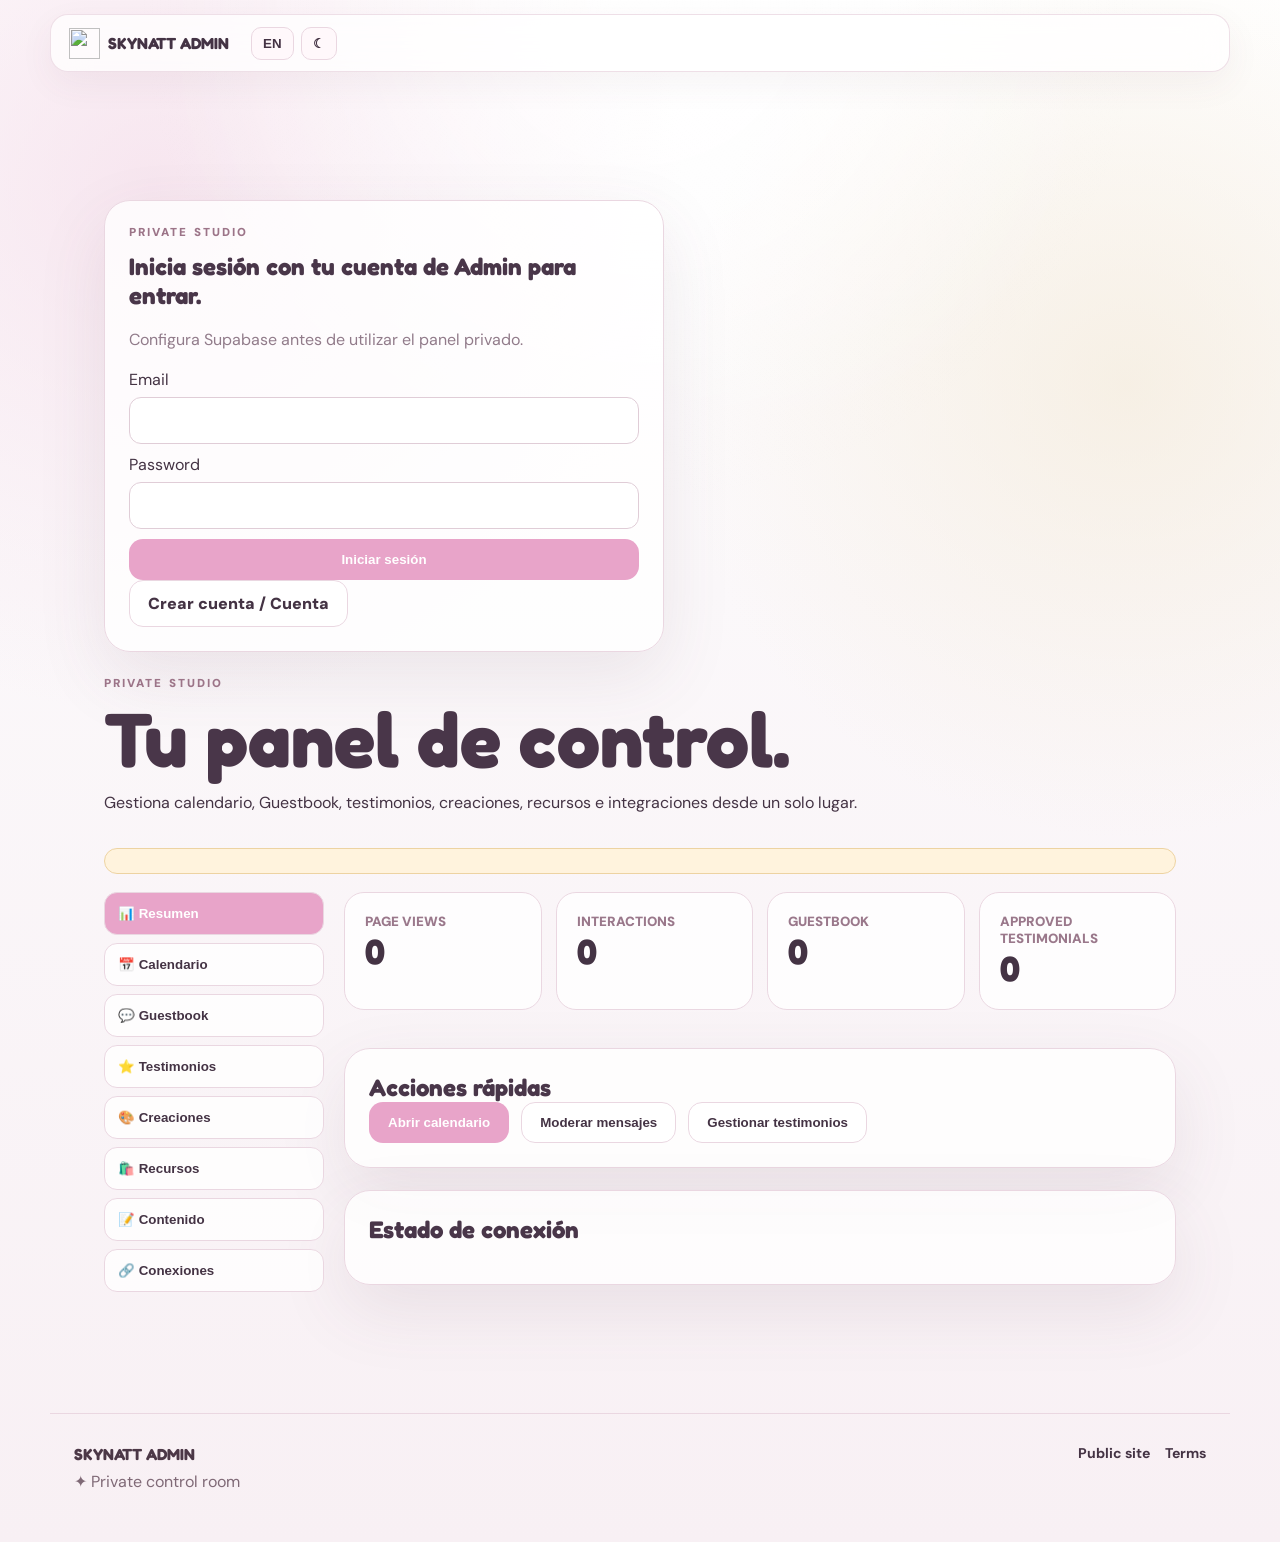
==== admin.html @ ab47f649 "0.1" ====
<!DOCTYPE html>
<html lang="es">
 <head>
  <meta charset="utf-8"/>
  <meta content="width=device-width,initial-scale=1" name="viewport"/>
  <title>
   SkyNatt — Admin
  </title>
  <link href="https://fonts.googleapis.com" rel="preconnect"/>
  <link crossorigin="" href="https://fonts.gstatic.com" rel="preconnect"/>
  <link href="https://fonts.googleapis.com/css2?family=DM+Sans:wght@400;500;600;700&amp;family=Fredoka:wght@400;500;600;700&amp;display=swap" rel="stylesheet"/>
  <link href="style.css" rel="stylesheet"/>
 </head>
 <body class="subpage admin-page">
  <header class="nav">
   <a class="brand" href="index.html">
    <img src="assets/logo.svg"/>
    <span>
     SKYNATT ADMIN
    </span>
   </a>
   <div class="nav-actions">
    <button id="lang">
     EN
    </button>
    <button id="theme">
     ☾
    </button>
   </div>
  </header>
  <main class="page-wrap admin-wrap">
   <section class="page-hero">
    <p class="eyebrow">
     PRIVATE STUDIO
    </p>
    <h1 data-i18n="adminTitle">
     Tu panel de control.
    </h1>
    <p data-i18n="adminText">
     Gestiona calendario, Guestbook, testimonios y datos de la web desde un solo lugar.
    </p>
   </section>
   <div class="admin-warning" id="adminMode">
   </div>
   <div class="admin-grid">
    <aside class="admin-sidebar">
     <button class="admin-tab active" data-panel="overview">
      📊
      <span data-i18n="adminOverview">
       Resumen
      </span>
     </button>
     <button class="admin-tab" data-panel="calendar">
      📅
      <span data-i18n="adminCalendar">
       Calendario
      </span>
     </button>
     <button class="admin-tab" data-panel="guestbook">
      💬
      <span data-i18n="adminGuestbook">
       Guestbook
      </span>
     </button>
     <button class="admin-tab" data-panel="testimonials">
      ⭐
      <span data-i18n="adminTestimonials">
       Testimonios
      </span>
     </button>
     <button class="admin-tab" data-panel="creations">
      🎨
      <span>
       Creaciones
      </span>
     </button>
     <button class="admin-tab" data-panel="resources">
      🛍️
      <span>
       Recursos
      </span>
     </button>
     <button class="admin-tab" data-panel="content">
      📝
      <span data-i18n="adminContent">
       Contenido
      </span>
     </button>
     <button class="admin-tab" data-panel="integrations">
      🔗
      <span data-i18n="adminIntegrations">
       Conexiones
      </span>
     </button>
    </aside>
    <div class="admin-content">
     <section class="admin-panel active" data-panel-view="overview">
      <div class="stats-grid">
       <article>
        <small>
         PAGE VIEWS
        </small>
        <b id="statViews">
         0
        </b>
       </article>
       <article>
        <small>
         INTERACTIONS
        </small>
        <b id="statInteractions">
         0
        </b>
       </article>
       <article>
        <small>
         GUESTBOOK
        </small>
        <b id="statGuests">
         0
        </b>
       </article>
       <article>
        <small>
         APPROVED TESTIMONIALS
        </small>
        <b id="statTestimonials">
         0
        </b>
       </article>
      </div>
      <div class="admin-card">
       <h2 data-i18n="adminQuick">
        Acciones rápidas
       </h2>
       <div class="quick-actions">
        <button class="btn primary" data-i18n="adminOpenCalendar" data-jump="calendar">
         Abrir calendario
        </button>
        <button class="btn ghost" data-i18n="adminModerate" data-jump="guestbook">
         Moderar mensajes
        </button>
        <button class="btn ghost" data-i18n="adminManageTestimonials" data-jump="testimonials">
         Gestionar testimonios
        </button>
       </div>
      </div>
      <div class="admin-card">
       <h2 data-i18n="adminPublicMode">
        Modo público / local
       </h2>
       <p id="syncInfo">
       </p>
      </div>
     </section>
     <section class="admin-panel" data-panel-view="calendar">
      <div class="admin-card">
       <div class="admin-card-head">
        <div>
         <p class="eyebrow">
          COMMISSION CALENDAR
         </p>
         <h2>
          Marca cada día
         </h2>
        </div>
        <div>
         <button class="icon-btn" id="adminPrevMonth">
          ‹
         </button>
         <button class="icon-btn" id="adminNextMonth">
          ›
         </button>
        </div>
       </div>
       <h3 id="adminCalendarTitle">
       </h3>
       <div class="calendar-week">
        <span>
         LUN
        </span>
        <span>
         MAR
        </span>
        <span>
         MIÉ
        </span>
        <span>
         JUE
        </span>
        <span>
         VIE
        </span>
        <span>
         SÁB
        </span>
        <span>
         DOM
        </span>
       </div>
       <div class="calendar-grid admin-calendar" id="adminCalendarGrid">
       </div>
       <p class="form-note">
        Haz clic en un día para alternar OPEN → RESERVED → CLOSED. Los cambios locales se guardan en este navegador; con Supabase configurado se guardan para todos.
       </p>
      </div>
     </section>
     <section class="admin-panel" data-panel-view="guestbook">
      <div class="admin-card">
       <div class="admin-card-head">
        <div>
         <p class="eyebrow">
          GUESTBOOK
         </p>
         <h2>
          Moderación
         </h2>
        </div>
        <button class="btn ghost" id="refreshGuests">
         Refresh
        </button>
       </div>
       <div id="adminGuests">
       </div>
      </div>
     </section>
     <section class="admin-panel" data-panel-view="testimonials">
      <div class="admin-card">
       <div class="admin-card-head">
        <div>
         <p class="eyebrow">
          TESTIMONIALS
         </p>
         <h2>
          Añade los que quieras destacar
         </h2>
        </div>
       </div>
       <form class="admin-form" id="testimonialForm">
        <input name="name" placeholder="Nombre / alias" required=""/>
        <input name="source" placeholder="VGen / Etsy / Other"/>
        <input name="commission" placeholder="Producto o comisión"/>
        <textarea name="message" placeholder="Mensaje del cliente" required=""></textarea>
        <button class="btn primary">
         Añadir aprobado
        </button>
       </form>
       <div id="adminTestimonials">
       </div>
      </div>
     </section>
     <section class="admin-panel" data-panel-view="creations">
      <div class="admin-card">
       <div class="admin-card-head">
        <div>
         <p class="eyebrow">
          CREATIONS
         </p>
         <h2>
          Gestiona tu galería
         </h2>
         <p class="muted">
          Añade, edita, oculta o elimina trabajos sin tocar el código.
         </p>
        </div>
       </div>
       <form class="admin-form content-form" id="creationForm">
        <input name="id" type="hidden"/>
        <label>
         Título (ES)
         <input name="titleEs" required=""/>
        </label>
        <label>
         Título (EN)
         <input name="titleEn"/>
        </label>
        <label>
         Imagen / URL
         <input name="src" placeholder="assets/gallery/mi-dibujo.png" required=""/>
        </label>
        <label>
         Subir imagen
         <input accept="image/png,image/jpeg,image/webp,image/gif" name="imageFile" type="file"/>
        </label>
        <label>
         Alt / descripción
         <input name="alt"/>
        </label>
        <label>
         Tags
         <span class="form-note">
          separados por comas
         </span>
         <input name="tags" placeholder="illustration, vtuber, fanart"/>
        </label>
        <label class="check">
         <input checked="" name="visible" type="checkbox"/>
         <span>
          Mostrar públicamente
         </span>
        </label>
        <div class="integration-actions">
         <button class="btn primary" type="submit">
          Guardar creación
         </button>
         <button class="btn ghost" id="creationReset" type="button">
          Nueva
         </button>
        </div>
       </form>
       <div id="adminCreations">
       </div>
      </div>
     </section>
     <section class="admin-panel" data-panel-view="resources">
      <div class="admin-card">
       <div class="admin-card-head">
        <div>
         <p class="eyebrow">
          RESOURCES / SHOP
         </p>
         <h2>
          Gestiona tus productos
         </h2>
         <p class="muted">
          Crea o elimina recursos, cambia nombres, imágenes, tags y enlaces de VGen/Etsy.
         </p>
        </div>
       </div>
       <form class="admin-form content-form" id="resourceForm">
        <input name="id" type="hidden"/>
        <label>
         Nombre (ES)
         <input name="nameEs" required=""/>
        </label>
        <label>
         Name (EN)
         <input name="nameEn"/>
        </label>
        <label>
         Categoría
         <select name="cat">
          <option value="stream">
           Stream
          </option>
          <option value="planning">
           Planning
          </option>
          <option value="study">
           Study
          </option>
          <option value="other">
           Other
          </option>
         </select>
        </label>
        <label>
         Descripción (ES)
         <textarea name="descEs"></textarea>
        </label>
        <label>
         Description (EN)
         <textarea name="descEn"></textarea>
        </label>
        <label>
         Imagen / URL
         <input name="image" placeholder="assets/products/product.png" required=""/>
        </label>
        <label>
         Subir imagen
         <input accept="image/png,image/jpeg,image/webp,image/gif" name="imageFile" type="file"/>
        </label>
        <label>
         VGen
         <input name="vgen" placeholder="https://vgen.co/..." type="url"/>
        </label>
        <label>
         Etsy
         <input name="etsy" placeholder="https://www.etsy.com/listing/..." type="url"/>
        </label>
        <label>
         Tags
         <span class="form-note">
          separados por comas
         </span>
         <input name="tags" placeholder="planner, student, notion"/>
        </label>
        <label class="check">
         <input checked="" name="visible" type="checkbox"/>
         <span>
          Mostrar públicamente
         </span>
        </label>
        <label class="check">
         <input name="customizable" type="checkbox"/>
         <span>
          Mostrar botón de personalización
         </span>
        </label>
        <div class="integration-actions">
         <button class="btn primary" type="submit">
          Guardar recurso
         </button>
         <button class="btn ghost" id="resourceReset" type="button">
          Nuevo
         </button>
        </div>
       </form>
       <div id="adminResources">
       </div>
      </div>
     </section>
     <section class="admin-panel" data-panel-view="purchases">
      <div class="admin-card">
       <div class="admin-card-head">
        <div>
         <p class="eyebrow">
          PURCHASES
         </p>
         <h2>
          Vincula compras reales
         </h2>
         <p class="muted">
          Importa un pedido verificado de Etsy, VGen o de forma manual. Si el correo coincide con una cuenta, la compra se vincula automáticamente.
         </p>
        </div>
       </div>
       <form class="admin-form content-form" id="purchaseAdminForm">
        <label>
         Plataforma
         <select name="source">
          <option value="etsy">
           Etsy
          </option>
          <option value="vgen">
           VGen
          </option>
          <option value="manual">
           Manual
          </option>
         </select>
        </label>
        <label>
         Número de pedido
         <input name="orderId" placeholder="ORDER-12345" required=""/>
        </label>
        <label>
         Correo de compra
         <input name="buyerEmail" placeholder="cliente@example.com" type="email"/>
        </label>
        <label>
         Producto comprado
         <input name="productName" required=""/>
        </label>
        <label>
         Descripción
         <textarea name="description"></textarea>
        </label>
        <label>
         Enlace de descarga
         <input name="downloadUrl" placeholder="https://..." type="url"/>
        </label>
        <label class="check">
         <input checked="" name="verified" type="checkbox"/>
         <span>
          Compra verificada
         </span>
        </label>
        <button class="btn primary" type="submit">
         Guardar compra
        </button>
       </form>
       <p class="form-note" id="purchaseAdminStatus">
       </p>
      </div>
      <div class="admin-card">
       <h2>
        Últimas compras
       </h2>
       <div id="adminPurchases">
       </div>
      </div>
     </section>
     <section class="admin-panel" data-panel-view="content">
      <div class="admin-card">
       <p class="eyebrow">
        STREAM FALLBACK
       </p>
       <h2>
        Último / próximo stream
       </h2>
       <form class="admin-form" id="streamForm">
        <input name="lastTitle" placeholder="Último directo">
         <input name="lastText" placeholder="Texto último directo">
          <input name="nextTitle" placeholder="Próximo stream">
           <input name="nextText" placeholder="Texto próximo stream">
            <button class="btn primary">
             Guardar
            </button>
           </input>
          </input>
         </input>
        </input>
       </form>
      </div>
      <div class="admin-card">
       <p class="eyebrow">
        PUBLIC LINKS
       </p>
       <h2>
        Enlaces públicos
       </h2>
       <form class="admin-form" id="publicLinksForm">
        <label>
         VGen
         <input name="vgen" type="url">
         </input>
        </label>
        <label>
         Etsy
         <input name="etsy" type="url"/>
        </label>
        <label>
         Ko-fi
         <input name="kofi" type="url"/>
        </label>
        <label>
         Wishlist
         <input name="wishlist" type="url"/>
        </label>
        <label>
         Twitch
         <input name="twitch" type="url"/>
        </label>
        <label>
         Instagram
         <input name="instagram" type="url"/>
        </label>
        <label>
         X / Twitter
         <input name="twitter" type="url"/>
        </label>
        <label>
         Discord
         <input name="discord" type="url"/>
        </label>
        <label>
         Endpoint público de Twitch
         <input name="twitchEndpoint" placeholder="https://tu-endpoint.example/twitch" type="url"/>
        </label>
        <button class="btn primary" type="submit">
         Guardar enlaces
        </button>
       </form>
      </div>
      <div class="admin-card">
       <p class="eyebrow">
        SOCIAL POSTS
       </p>
       <h2>
        Últimos posts
       </h2>
       <p class="muted">
        Puedes dejar hasta 6 tarjetas. No se necesita API de redes.
       </p>
       <form class="admin-form" id="socialPostsForm">
        <div id="socialPostFields">
        </div>
        <button class="btn primary" type="submit">
         Guardar posts
        </button>
       </form>
      </div>
      <div class="admin-card">
       <p class="eyebrow">
        ANALYTICS
       </p>
       <h2>
        Datos clave
       </h2>
       <p>
        El contador incluido funciona sin cookies usando almacenamiento local. Para datos globales de todos los visitantes, conecta Supabase o una herramienta de analítica externa en producción.
       </p>
       <button class="btn ghost" id="resetAnalytics">
        Reset local analytics
       </button>
      </div>
     </section>
     <section class="admin-panel" data-panel-view="integrations">
      <div class="admin-card">
       <div class="admin-card-head">
        <div>
         <p class="eyebrow">
          CONNECTIONS
         </p>
         <h2 data-i18n="adminIntegrationsTitle">
          Vincula tus plataformas
         </h2>
         <p class="muted" data-i18n="adminIntegrationsText">
          Guarda aquí las conexiones que utiliza la web. Las claves privadas nunca deben ponerse en este HTML.
         </p>
        </div>
       </div>
       <div class="integration-grid">
        <form class="integration-card" id="twitchConnectForm">
         <span class="card-icon">
          📺
         </span>
         <h3>
          Twitch
         </h3>
         <label>
          Channel URL
          <input name="twitchUrl" placeholder="https://www.twitch.tv/SkyNatt" type="url"/>
         </label>
         <label>
          Automatic data endpoint
          <input name="twitchEndpoint" placeholder="https://tu-backend.example/twitch" type="url"/>
         </label>
         <div class="integration-actions">
          <button class="btn primary" data-i18n="connectSave">
           Vincular / guardar
          </button>
          <a class="btn ghost" id="twitchOpen" target="_blank">
           Abrir canal
          </a>
         </div>
         <p class="form-note" id="twitchStatus">
         </p>
        </form>
        <form class="integration-card" id="etsyConnectForm">
         <span class="card-icon">
          🛍️
         </span>
         <h3>
          Etsy
         </h3>
         <label>
          Shop URL
          <input name="etsyUrl" placeholder="https://www.etsy.com/shop/SkyNatt" type="url"/>
         </label>
         <label>
          Purchase import webhook
          <input name="etsyWebhook" placeholder="https://tu-backend.example/etsy" type="url"/>
         </label>
         <div class="integration-actions">
          <button class="btn primary" data-i18n="connectSave">
           Vincular / guardar
          </button>
          <a class="btn ghost" id="etsyOpen" target="_blank">
           Abrir tienda
          </a>
         </div>
         <p class="form-note" id="etsyStatus">
         </p>
        </form>
       </div>
       <div class="admin-card inset-card">
        <p class="eyebrow">
         VGEN
        </p>
        <h3>
         VGen
        </h3>
        <label>
         Store / commission URL
         <input id="vgenUrl" placeholder="https://vgen.co/SkyNatt" type="url"/>
        </label>
        <button class="btn primary" data-i18n="connectSave" id="saveVgen">
         Guardar VGen
        </button>
        <p class="form-note" id="vgenStatus">
        </p>
       </div>
      </div>
     </section>
    </div>
   </div>
  </main>
  <footer>
   <div>
    <b>
     SKYNATT ADMIN
    </b>
    <span>
     ✦ Private control room
    </span>
   </div>
   <div class="footer-links">
    <a href="index.html">
     Public site
    </a>
    <a href="terms.html">
     Terms
    </a>
   </div>
  </footer>
  <script src="https://cdn.jsdelivr.net/npm/@supabase/supabase-js@2">
  </script>
  <script src="config.js">
  </script>
  <script src="script.js">
  </script>
 </body>
</html>
---- style.css ----
:root {
  --bg:#fbf8fa;
  --ink:#443344;
  --muted:#917b8a;
  --pink:#e8a4c9;
  --pink2:#f4dce9;
  --gold:#d2a04d;
  --cream:#f7eee9;
  --card:rgba(255,255,255,.78);
  --border:#ead7e1;
  --shadow:0 25px 70px rgba(100,65,90,.10)
}
* {
  box-sizing:border-box
}
html {
  scroll-behavior:smooth
}
body {
  margin:0;
  color:var(--ink);
  font-family:"DM Sans",sans-serif;
  background:radial-gradient(circle at 12% 12%,rgba(244,220,233,.7),transparent 30%),radial-gradient(circle at 88% 25%,rgba(244,235,219,.7),transparent 28%),linear-gradient(180deg,#fff,#fbf8fa 38%,#f8f0f4 100%);
  min-height:100vh
}
body:before {
  content:"";
  position:fixed;
  inset:0;
  pointer-events:none;
  background:radial-gradient(circle at 50% 0,rgba(255,255,255,.75),transparent 45%);
  z-index:-1
}
.nav {
  position:sticky;
  top:14px;
  z-index:80;
  max-width:1180px;
  margin:14px auto 0;
  padding:12px 18px;
  display:flex;
  align-items:center;
  gap:22px;
  background:rgba(255,255,255,.74);
  backdrop-filter:blur(18px);
  border:1px solid rgba(234,215,225,.8);
  border-radius:18px;
  box-shadow:0 12px 35px rgba(100,65,90,.06)
}
.brand {
  display:flex;
  align-items:center;
  gap:8px;
  font-family:Fredoka;
  font-weight:700;
  color:var(--ink);
  text-decoration:none;
  white-space:nowrap
}
.brand img {
  width:31px;
  height:31px
}
.desktop-nav {
  display:flex;
  gap:18px;
  align-items:center;
  flex:1;
  justify-content:center
}
.desktop-nav a,.footer-links a {
  color:var(--ink);
  text-decoration:none;
  font-weight:700;
  font-size:.88rem
}
.desktop-nav a:hover,.footer-links a:hover {
  color:#b36f95
}
.nav-actions {
  display:flex;
  gap:7px
}
.nav-actions button,.carousel-controls button,.icon-btn {
  border:1px solid var(--border);
  background:#fff8fb;
  color:var(--ink);
  border-radius:10px;
  padding:8px 11px;
  font-weight:800;
  cursor:pointer
}
.section {
  max-width:1180px;
  margin:0 auto;
  padding:100px 24px
}
.section.compact {
  padding-top:70px;
  padding-bottom:70px
}
.hero {
  min-height:760px;
  display:grid;
  grid-template-columns:1.05fr .95fr;
  align-items:center;
  gap:40px
}
.eyebrow {
  font-size:.72rem;
  letter-spacing:.18em;
  font-weight:900;
  color:#9c7488;
  margin:0 0 12px
}
.hero h1,h1,h2 {
  font-family:Fredoka;
  margin:0;
  color:#493649
}
.hero h1 {
  font-size:clamp(4rem,7vw,7.5rem);
  line-height:.92;
  letter-spacing:-.045em
}
.hero h1 span {
  color:#d78fb6
}
.lead {
  font-size:1.35rem;
  font-weight:700;
  margin:22px 0 10px
}
.muted {
  color:var(--muted);
  line-height:1.7
}
.actions {
  display:flex;
  gap:10px;
  flex-wrap:wrap;
  margin:28px 0
}
.btn {
  display:inline-flex;
  align-items:center;
  justify-content:center;
  border-radius:14px;
  padding:12px 18px;
  text-decoration:none;
  font-weight:900;
  border:1px solid transparent;
  cursor:pointer;
  transition:.2s transform,.2s box-shadow
}
.btn:hover {
  transform:translateY(-2px);
  box-shadow:0 12px 28px rgba(100,65,90,.12)
}
.btn.primary {
  background:var(--pink);
  color:#fff
}
.btn.ghost {
  background:rgba(255,255,255,.76);
  border-color:var(--border);
  color:var(--ink)
}
.btn.small {
  padding:8px 10px;
  font-size:.76rem;
  border-radius:10px
}
.btn.danger {
  background:#f2d6dc;
  color:#8d4057;
  border:0
}
.hero-mini {
  display:flex;
  gap:10px;
  align-items:center;
  color:#866c7c;
  font-size:.8rem
}
.hero-art {
  position:relative;
  min-height:760px;
  display:grid;
  place-items:center;
  overflow:visible
}
.hero-image {
  display:block;
  width:min(100%,620px);
  height:760px;
  max-height:none;
  object-fit:contain;
  object-position:center center;
  filter:drop-shadow(0 30px 60px rgba(180,125,155,.18));
  animation:heroFloat 6s ease-in-out infinite
}
@keyframes heroFloat {
  0%,100% {
    transform:translateY(0)
  }
  50% {
    transform:translateY(-7px)
  }
}
.hero-star,.hero-moon {
  position:absolute;
  color:var(--gold);
  font-size:2rem
}
.hero-star {
  right:8%;
  top:22%
}
.hero-moon {
  left:4%;
  bottom:20%;
  font-size:2.4rem
}
.marquee {
  overflow:hidden;
  max-width:1180px;
  margin:0 auto;
  padding:18px 4px;
  background:rgba(249,235,242,.78);
  border-top:1px solid rgba(234,215,225,.6);
  border-bottom:1px solid rgba(234,215,225,.6);
  display:flex;
  gap:90px;
  white-space:nowrap;
  color:#957384;
  font-size:.78rem;
  font-weight:900;
  letter-spacing:.1em;
  animation:marquee 24s linear infinite
}
@keyframes marquee {
  from {
    transform:translateX(0)
  }
  to {
    transform:translateX(-28%)
  }
}
.section-head {
  margin-bottom:28px
}
.section-head h2 {
  font-size:clamp(2.7rem,5vw,4.7rem);
  line-height:.95
}
.row-head {
  display:flex;
  justify-content:space-between;
  align-items:end;
  gap:20px
}
.carousel-controls {
  display:flex;
  gap:8px
}
.about-grid {
  display:grid;
  grid-template-columns:1.3fr .7fr;
  gap:24px
}
.about-grid>div,.quote,.support-card,.stream-card,.testimonial,.social-post,.guest-form,.guest,.calendar-card,.product,.admin-card,.account-card,.purchase-card {
  background:var(--card);
  border:1px solid var(--border);
  border-radius:26px;
  box-shadow:var(--shadow)
}
.about-grid>div,.quote {
  padding:28px
}
.chips {
  display:flex;
  gap:8px;
  flex-wrap:wrap;
  margin-top:20px
}
.chips span {
  padding:8px 11px;
  border-radius:999px;
  background:#f7e6ee;
  font-size:.75rem;
  font-weight:900
}
.quote {
  font-family:Fredoka;
  font-size:1.5rem;
  display:grid;
  place-items:center;
  text-align:center;
  color:#a17189
}
.carousel {
  display:flex;
  gap:18px;
  overflow:auto;
  scroll-snap-type:x mandatory;
  padding-bottom:14px
}
.gallery-card {
  min-width:330px;
  height:390px;
  border-radius:28px;
  overflow:hidden;
  position:relative;
  scroll-snap-align:start;
  background:#f3e4ea;
  border:1px solid var(--border)
}
.gallery-card img {
  width:100%;
  height:100%;
  object-fit:cover
}
.gallery-card span {
  position:absolute;
  right:18px;
  top:16px;
  color:var(--gold);
  font-size:1.6rem
}
.masonry {
  columns:3 280px;
  column-gap:18px;
  margin-top:22px
}
.masonry-item {
  break-inside:avoid;
  margin:0 0 18px;
  background:#fff;
  border-radius:22px;
  overflow:hidden;
  border:1px solid var(--border);
  box-shadow:var(--shadow)
}
.masonry-item img {
  display:block;
  width:100%;
  height:auto
}
.masonry-item figcaption {
  padding:10px 14px;
  font-size:.72rem;
  font-weight:900;
  color:#9a7688
}
.m1 img {
  aspect-ratio:1/1;
  object-fit:cover
}
.m2 img {
  aspect-ratio:4/5;
  object-fit:cover
}
.m3 img {
  aspect-ratio:5/4;
  object-fit:cover
}
.shop-filters {
  display:flex;
  gap:8px;
  flex-wrap:wrap;
  margin-bottom:18px
}
.filter {
  border:1px solid var(--border);
  background:#fff;
  border-radius:999px;
  padding:9px 14px;
  font-weight:900;
  cursor:pointer
}
.filter.active {
  background:var(--pink);
  color:#fff
}
.product-grid {
  display:grid;
  grid-template-columns:repeat(3,1fr);
  gap:18px
}
.product {
  overflow:hidden
}
.product>img {
  width:100%;
  height:220px;
  object-fit:cover;
  background:#f8edf3
}
.product-body {
  padding:20px
}
.product-cat {
  font-size:.65rem;
  letter-spacing:.12em;
  font-weight:900;
  color:#a5798f;
  text-transform:uppercase
}
.product h3 {
  font-family:Fredoka;
  font-size:1.55rem;
  margin:8px 0
}
.product p {
  color:var(--muted);
  line-height:1.55;
  min-height:52px
}
.product-actions {
  display:flex;
  gap:7px;
  flex-wrap:wrap
}
.calendar-card {
  padding:24px
}
.calendar-top {
  display:flex;
  align-items:center;
  justify-content:space-between
}
.calendar-top h3 {
  font-family:Fredoka;
  font-size:1.5rem;
  text-transform:capitalize
}
.calendar-week,.calendar-grid {
  display:grid;
  grid-template-columns:repeat(7,1fr);
  gap:7px
}
.calendar-week {
  margin:20px 0 8px;
  color:#a27b8e;
  font-size:.68rem;
  font-weight:900;
  text-align:center
}
.day {
  min-height:62px;
  border:1px solid #f0e1e7;
  border-radius:13px;
  padding:8px;
  background:#fff;
  display:flex;
  flex-direction:column;
  gap:4px;
  align-items:flex-start
}
.day b {
  font-size:.82rem
}
.day small {
  font-size:.55rem;
  font-weight:900;
  letter-spacing:.05em
}
.day.open {
  background:#eaf6ec
}
.day.reserved {
  background:#fff1df
}
.day.closed {
  background:#f4e9ee
}
.day.blank {
  visibility:hidden
}
.legend {
  display:flex;
  gap:15px;
  flex-wrap:wrap;
  margin-top:18px;
  font-size:.72rem;
  font-weight:900
}
.legend i {
  display:inline-block;
  width:9px;
  height:9px;
  border-radius:50%;
  background:#9ccfa6
}
.legend i.reserved {
  background:#e8b66d
}
.legend i.closed {
  background:#d2bcc7
}
.support-grid,.stream-grid,.testimonial-grid,.guest-grid {
  display:grid;
  grid-template-columns:repeat(2,1fr);
  gap:18px;
  margin-top:24px
}
.support-card,.stream-card,.testimonial,.social-post,.guest-form,.guest {
  padding:24px
}
.card-icon {
  font-size:1.6rem;
  color:var(--gold)
}
.mini-links {
  display:flex;
  gap:8px;
  flex-wrap:wrap
}
.mini-links a {
  background:#f5e4ec;
  padding:8px 11px;
  border-radius:10px;
  font-weight:800;
  color:var(--ink);
  text-decoration:none
}
.stream-card {
  display:flex;
  gap:18px;
  align-items:center
}
.stream-card>div {
  flex:1
}
.stream-dot {
  width:10px;
  height:10px;
  border-radius:50%;
  background:#d65f8c;
  box-shadow:0 0 0 6px #f7dce8
}
.social-grid {
  display:grid;
  grid-template-columns:repeat(3,1fr);
  gap:18px
}
.social-post p {
  line-height:1.6
}
.social-post a {
  font-weight:900;
  color:#a45d83
}
.testimonial-grid {
  grid-template-columns:repeat(3,1fr)
}
.testimonial {
  min-height:190px
}
.stars {
  color:var(--gold);
  letter-spacing:.08em
}
.testimonial small {
  display:block;
  color:#9b7c8d;
  margin-top:8px
}
.guest-grid {
  grid-template-columns:1fr 1.4fr
}
.guest-form label {
  display:block;
  margin-bottom:13px;
  font-weight:800
}
.guest-form input,.guest-form textarea,.admin-form input,.admin-form textarea,.stack input {
  width:100%;
  margin-top:7px;
  padding:12px;
  border:1px solid #e0cdd7;
  border-radius:12px;
  background:#fff;
  font:inherit
}
.guest-form textarea,.admin-form textarea {
  min-height:140px;
  resize:vertical
}
.check {
  display:flex!important;
  align-items:center;
  gap:8px
}
.check input {
  width:auto!important
}
.guest-list {
  display:grid;
  gap:12px;
  max-height:600px;
  overflow:auto
}
.guest p {
  line-height:1.6
}
.guest small {
  color:#9b7c8d
}
.setup-grid {
  display:grid;
  grid-template-columns:repeat(4,1fr);
  gap:18px
}
.setup-grid article {
  background:var(--card);
  border:1px solid var(--border);
  border-radius:22px;
  padding:20px
}
.setup-grid span {
  font-size:1.5rem;
  color:var(--gold)
}
.setup-grid b {
  display:block;
  font-family:Fredoka;
  margin:10px 0 5px
}
.account-actions {
  display:flex;
  gap:10px;
  flex-wrap:wrap
}
.page-wrap {
  max-width:1120px;
  margin:auto;
  padding:110px 24px 70px
}
.page-hero {
  margin-bottom:35px
}
.page-hero h1 {
  font-size:clamp(3rem,6vw,5.5rem);
  line-height:.95
}
.terms article {
  padding:32px
}
.terms h2 {
  font-family:Fredoka;
  color:#a36f89;
  margin-top:38px
}
.terms p {
  line-height:1.75
}
.footer-links {
  display:flex;
  gap:15px;
  flex-wrap:wrap
}
footer {
  max-width:1180px;
  margin:40px auto 20px;
  padding:30px 24px;
  border-top:1px solid var(--border);
  display:flex;
  justify-content:space-between;
  gap:20px;
  flex-wrap:wrap;
  color:#7f6976
}
footer div {
  display:grid;
  gap:7px
}
footer b {
  font-family:Fredoka;
  color:#4c3847
}
.floating-decor {
  position:absolute;
  inset:0;
  width:100%;
  height:100%;
  pointer-events:none;
  z-index:8;
  overflow:visible
}
.drag-item {
  position:absolute;
  pointer-events:auto;
  user-select:none;
  touch-action:none;
  color:var(--gold);
  font-size:2rem;
  filter:drop-shadow(0 4px 10px rgba(205,160,80,.18));
  cursor:grab;
  animation:decorFloat 4.8s ease-in-out infinite;
  will-change:transform
}
.drag-b {
  animation-delay:-1.1s
}
.drag-c {
  animation-delay:-2.2s
}
.drag-d {
  animation-delay:-3.3s
}
.drag-e {
  animation-delay:-4.1s
}
@keyframes decorFloat {
  0%,100% {
    transform:translate3d(0,0,0) rotate(0deg)
  }
  50% {
    transform:translate3d(0,-6px,0) rotate(2deg)
  }
}
.drag-item:active {
  cursor:grabbing;
  animation-play-state:paused;
  transform:scale(1.12)
}
.drag-a {
  left:7%;
  top:24vh
}
.drag-b {
  right:12%;
  top:58vh
}
.drag-c {
  left:3%;
  top:115vh
}
.drag-d {
  right:6%;
  top:170vh
}
.drag-e {
  right:21%;
  top:80vh
}
.snap {
  animation:snapBack .7s cubic-bezier(.2,.9,.25,1)
}
@keyframes snapBack {
  0% {
    transform:scale(1.16)
  }
  55% {
    transform:scale(.96)
  }
  100% {
    transform:scale(1)
  }
}
#cursor {
  position:fixed;
  z-index:100;
  width:20px;
  height:20px;
  border:1px solid var(--gold);
  border-radius:50%;
  pointer-events:none;
  transform:translate(-50%,-50%);
  mix-blend-mode:multiply
}
.trail {
  position:fixed;
  z-index:99;
  pointer-events:none;
  font-size:10px;
  color:var(--gold);
  animation:trail .7s forwards
}
@keyframes trail {
  to {
    opacity:0;
    transform:translateY(-18px) scale(.5)
  }
}
#stars {
  position:absolute;
  inset:0;
  pointer-events:none;
  z-index:1
}
.scroll-star {
  position:absolute;
  color:var(--gold);
  animation:star 1.4s ease forwards
}
@keyframes star {
  0% {
    opacity:0;
    transform:scale(.4)
  }
  30% {
    opacity:1
  }
  100% {
    opacity:0;
    transform:translateY(-20px) scale(1)
  }
}
.loading {
  position:fixed;
  inset:0;
  z-index:200;
  background:#fcf9fb;
  display:grid;
  place-items:center;
  transition:opacity .6s
}
.loading.hide {
  opacity:0;
  pointer-events:none
}
.loading-orbit {
  width:260px;
  height:320px;
  border-radius:48% 48% 45% 45%;
  background:radial-gradient(circle,#fff 0,#f8edf3 70%);
  display:flex;
  flex-direction:column;
  align-items:center;
  justify-content:center;
  gap:12px;
  box-shadow:0 25px 80px rgba(150,100,125,.12)
}
.loading-orbit img {
  width:100px;
  height:100px
}
.loading-orbit span {
  font-size:.68rem;
  letter-spacing:.2em
}
.loading-orbit b {
  font-family:Fredoka;
  font-size:1.4rem;
  color:#a36f89
}
.loading-line {
  width:100px;
  height:3px;
  background:#eedde6;
  border-radius:10px;
  overflow:hidden
}
.loading-line i {
  display:block;
  width:50%;
  height:100%;
  background:var(--gold);
  animation:load 1.1s infinite
}
@keyframes load {
  to {
    transform:translateX(200%)
  }
}
.easter {
  position:fixed;
  right:-175px;
  bottom:0;
  z-index:30;
  width:220px;
  transition:.5s cubic-bezier(.2,.8,.2,1);
  display:flex;
  align-items:center
}
.easter:hover {
  right:0
}
.easter img {
  width:150px;
  height:150px;
  object-fit:contain
}
.easter span {
  position:absolute;
  right:10px;
  top:25px;
  background:#fff;
  padding:9px 12px;
  border-radius:13px;
  box-shadow:0 10px 30px rgba(100,70,90,.15);
  font-weight:800;
  font-size:.72rem;
  white-space:nowrap;
  opacity:0;
  transform:translateY(8px);
  transition:.3s
}
.easter:hover span {
  opacity:1;
  transform:none
}
.coming-page {
  text-align:center;
  min-height:75vh;
  display:grid;
  place-items:center;
  align-content:center
}
.coming-orbit {
  width:170px;
  height:170px;
  border-radius:50%;
  background:radial-gradient(circle,#fff,#f5e2eb);
  display:grid;
  place-items:center;
  box-shadow:var(--shadow);
  margin:0 auto 25px;
  position:relative
}
.coming-orbit img {
  width:70px
}
.coming-orbit span {
  position:absolute;
  right:4px;
  top:18px;
  color:var(--gold)
}
.coming-card {
  max-width:620px;
  padding:25px;
  background:var(--card);
  border:1px solid var(--border);
  border-radius:25px;
  margin:20px auto 25px
}
.coming-card b {
  font-family:Fredoka;
  color:#b76f95;
  letter-spacing:.14em
}
.stack {
  display:block;
  font-weight:800;
  margin-bottom:15px
}
.account-card,.purchase-card {
  max-width:800px;
  padding:28px
}
.account-tabs {
  display:flex;
  gap:8px;
  margin-bottom:20px
}
.account-tabs button {
  border:1px solid var(--border);
  background:#fff;
  border-radius:12px;
  padding:10px 14px;
  font-weight:800
}
.account-tabs button.active {
  background:var(--pink);
  color:#fff
}
.purchase-head {
  display:flex;
  justify-content:space-between;
  align-items:center
}
.badge {
  background:#f5e4ec;
  border-radius:999px;
  padding:7px 10px;
  font-size:.7rem;
  font-weight:900
}
.purchase-row {
  display:flex;
  align-items:center;
  gap:15px;
  padding:15px 0;
  border-bottom:1px solid #f0e2e8
}
.purchase-row:last-child {
  border-bottom:0
}
.purchase-row img {
  width:70px;
  height:52px;
  object-fit:cover;
  border-radius:10px
}
.purchase-row>div {
  flex:1
}
.toast-show {
  position:fixed;
  left:50%;
  bottom:25px;
  transform:translateX(-50%);
  z-index:300;
  background:#3d2d3a;
  color:#fff;
  padding:12px 16px;
  border-radius:14px;
  font-weight:700;
  box-shadow:0 15px 35px rgba(40,20,35,.25)
}
.reveal {
  opacity:0;
  transform:translateY(28px);
  transition:opacity .8s ease,transform .8s cubic-bezier(.2,.8,.2,1)
}
.reveal.visible {
  opacity:1;
  transform:none
}
.inside {
  padding-left:0;
  padding-right:0
}
.admin-grid {
  display:grid;
  grid-template-columns:220px 1fr;
  gap:20px
}
.admin-sidebar {
  position:sticky;
  top:110px;
  align-self:start;
  display:grid;
  gap:8px
}
.admin-tab {
  text-align:left;
  border:1px solid var(--border);
  background:var(--card);
  padding:13px;
  border-radius:13px;
  font-weight:900;
  color:var(--ink);
  cursor:pointer
}
.admin-tab.active {
  background:var(--pink);
  color:#fff
}
.admin-panel {
  display:none
}
.admin-panel.active {
  display:block
}
.stats-grid {
  display:grid;
  grid-template-columns:repeat(4,1fr);
  gap:14px;
  margin-bottom:28px
}
.stats-grid article {
  padding:20px;
  background:var(--card);
  border:1px solid var(--border);
  border-radius:20px
}
.stats-grid small {
  display:block;
  color:#9a788b;
  font-weight:900
}
.stats-grid b {
  font-family:Fredoka;
  font-size:2.2rem
}
.admin-card {
  padding:24px;
  margin-bottom:18px
}
.admin-card-head {
  display:flex;
  justify-content:space-between;
  align-items:center;
  gap:20px
}
.quick-actions {
  display:flex;
  gap:9px;
  flex-wrap:wrap
}
.admin-form {
  display:grid;
  gap:10px
}
.admin-row {
  display:grid;
  grid-template-columns:1fr auto auto;
  gap:14px;
  align-items:center;
  padding:15px 0;
  border-bottom:1px solid #ead7e1
}
.admin-row p {
  margin:5px 0;
  color:var(--muted)
}
.admin-calendar .admin-day {
  width:100%;
  text-align:left;
  cursor:pointer;
  font:inherit
}
.admin-warning {
  padding:12px 15px;
  border-radius:14px;
  background:#fff3dd;
  border:1px solid #edd3a2;
  margin-bottom:18px;
  font-weight:800
}
.dark {
  --bg:#17131a;
  --ink:#fff4fb;
  --muted:#d7c5d3;
  --pink:#eda9cf;
  --pink2:#5a4054;
  --gold:#efbd62;
  --cream:#352b31;
  --card:rgba(48,37,51,.94);
  --border:#6a5268;
  --shadow:0 25px 70px rgba(0,0,0,.28);
  background:radial-gradient(circle at 12% 12%,rgba(106,65,94,.48),transparent 32%),radial-gradient(circle at 88% 25%,rgba(106,83,47,.28),transparent 30%),linear-gradient(180deg,#1c1720,#141117 100%);
  color:var(--ink)
}
.dark h1,.dark h2,.dark h3,.dark b,.dark strong,.dark .hero h1,.dark .section-head h2 {
  color:#fff7fc
}
.dark .muted,.dark .form-note,.dark p,.dark label,.dark small {
  color:var(--muted)
}
.dark .nav,.dark .about-grid>div,.dark .quote,.dark .support-card,.dark .stream-card,.dark .testimonial,.dark .guest,.dark .guest-form,.dark .product,.dark .social-post,.dark .calendar-card,.dark .account-card,.dark .purchase-card,.dark .terms article,.dark .admin-card,.dark .stats-grid article,.dark .admin-tab,.dark .coming-card {
  background:var(--card);
  color:var(--ink)
}
.dark .btn.ghost,.dark .filter,.dark .nav-actions button,.dark .account-tabs button,.dark .icon-btn {
  background:#3b2b3d;
  color:#fff4fb;
  border-color:#745b72
}
.dark .btn.primary {
  background:#e9a6ca;
  color:#291d28
}
.dark .admin-tab.active {
  background:#e9a6ca;
  color:#291d28
}
.dark .chips span,.dark .mini-links a {
  background:#493447;
  color:#fff4fb
}
.dark .stats-grid article {
  background:#302533;
  border-color:#6a5268
}
.dark .admin-card {
  background:#302533;
  border-color:#6a5268
}
.dark .admin-row {
  border-color:#5a4657
}
.dark .admin-warning {
  color:#fff1d5
}
.dark input,.dark textarea {
  background:#241b27!important;
  color:#fff4fb!important;
  border-color:#684f65!important
}
.dark input::placeholder,.dark textarea::placeholder {
  color:#a993a5
}
.dark .marquee {
  background:rgba(65,45,58,.5)
}
.dark .day {
  background:#2b222c;
  border-color:#4b3948
}
.dark .day.open {
  background:#28402f
}
.dark .day.reserved {
  background:#4a3823
}
.dark .day.closed {
  background:#3a2c35
}
.dark footer {
  border-color:#4b3948
}
.dark .easter span {
  background:#302432;
  color:#fff
}
.dark .loading {
  background:#211b22
}
.dark .loading-orbit {
  background:#2b222c
}
.dark .loading-orbit span {
  color:#cdb9c7
}
.dark .admin-warning {
  background:#4a3823;
  border-color:#6b5330
}
.dark #cursor {
  mix-blend-mode:screen
}
@media(max-width:900px) {
  .desktop-nav {
    display:none
  }
  .hero {
    grid-template-columns:1fr
  }
  .hero-art {
    order:-1;
    min-height:650px
  }
  .hero-image {
    height:650px
  }
  .product-grid {
    grid-template-columns:repeat(2,1fr)
  }
  .testimonial-grid,.social-grid {
    grid-template-columns:1fr
  }
  .support-grid,.stream-grid,.guest-grid,.about-grid {
    grid-template-columns:1fr
  }
  .setup-grid {
    grid-template-columns:repeat(2,1fr)
  }
  .admin-grid {
    grid-template-columns:1fr
  }
  .admin-sidebar {
    position:static;
    display:flex;
    overflow:auto
  }
  .admin-tab {
    white-space:nowrap
  }
  .stats-grid {
    grid-template-columns:repeat(2,1fr)
  }
}
@media(max-width:600px) {
  .section {
    padding-left:16px;
    padding-right:16px
  }
  .nav {
    left:10px;
    right:10px;
    margin-top:10px
  }
  .hero {
    min-height:650px
  }
  .hero-art {
    min-height:560px
  }
  .hero-image {
    height:560px
  }
  .hero h1 {
    font-size:3.5rem
  }
  .product-grid {
    grid-template-columns:1fr
  }
  .setup-grid {
    grid-template-columns:1fr
  }
  .carousel {
    padding-left:1px
  }
  .gallery-card {
    min-width:84vw
  }
  .masonry {
    columns:2 160px
  }
  .calendar-week {
    font-size:.58rem
  }
  .day {
    min-height:52px
  }
  .day small {
    font-size:.45rem
  }
  .easter {
    transform:scale(.85);
    transform-origin:right bottom
  }
  .floating-decor .drag-e {
    display:none
  }
  .admin-row {
    grid-template-columns:1fr
  }
  .stats-grid {
    grid-template-columns:1fr 1fr
  }
  .page-wrap {
    padding-left:16px;
    padding-right:16px
  }
}
.community-grid {
  display:grid;
  grid-template-columns:repeat(3,1fr);
  gap:12px
}
.community-link {
  display:flex;
  align-items:center;
  gap:13px;
  padding:17px 18px;
  background:var(--card);
  border:1px solid var(--border);
  border-radius:18px;
  text-decoration:none;
  color:var(--ink);
  transition:.25s transform,.25s box-shadow
}
.community-link:hover {
  transform:translateY(-3px);
  box-shadow:0 15px 35px rgba(100,65,90,.12)
}
.community-link>span {
  font-size:1.45rem;
  color:var(--gold)
}
.community-link div {
  flex:1
}
.community-link b,.community-link small {
  display:block
}
.community-link b {
  font-family:Fredoka;
  font-size:1rem
}
.community-link small {
  color:var(--muted);
  margin-top:3px
}
.community-link strong {
  color:var(--gold)
}
.integration-grid {
  display:grid;
  grid-template-columns:1fr 1fr;
  gap:16px
}
.integration-card {
  padding:22px;
  border:1px solid var(--border);
  background:rgba(255,255,255,.38);
  border-radius:20px;
  display:grid;
  gap:10px
}
.integration-card label {
  font-weight:800
}
.integration-card input {
  width:100%;
  margin-top:6px;
  padding:11px;
  border:1px solid var(--border);
  border-radius:11px;
  background:#fff;
  font:inherit
}
.integration-actions {
  display:flex;
  gap:8px;
  flex-wrap:wrap
}
.inset-card {
  margin-top:16px!important;
  background:rgba(255,255,255,.4)!important
}
.profile-summary {
  display:flex;
  gap:16px;
  align-items:center;
  padding-bottom:22px;
  margin-bottom:22px;
  border-bottom:1px solid var(--border)
}
.profile-avatar {
  width:64px;
  height:64px;
  border-radius:20px;
  display:grid;
  place-items:center;
  background:linear-gradient(135deg,#f2b1d2,#f7e5c8);
  color:#fff;
  font-size:1.7rem;
  box-shadow:0 12px 25px rgba(100,65,90,.12)
}
.profile-summary h2 {
  font-size:2rem
}
.profile-summary p {
  margin:0
}
.dark .integration-card {
  background:rgba(57,43,60,.7)
}
.dark .community-link {
  background:#302432
}
.dark .community-link small {
  color:#d1becd
}
.dark .inset-card {
  background:rgba(57,43,60,.55)!important
}
@media(max-width:900px) {
  .community-grid {
    grid-template-columns:1fr 1fr
  }
  .integration-grid {
    grid-template-columns:1fr
  }
}
@media(max-width:600px) {
  .community-grid {
    grid-template-columns:1fr
  }
  .community-link {
    padding:15px
  }
  .hero-image {
    width:min(100%,520px)
  }
}
/* v8 refinements */
.nav {
  min-height:58px;
  padding:10px 18px
}
.desktop-nav {
  gap:22px
}
.desktop-nav a {
  display:inline-flex;
  align-items:center;
  justify-content:center;
  white-space:nowrap;
  padding:6px 2px
}
.subpage .nav {
  margin-bottom:18px
}
.hero-art {
  overflow:visible
}
.hero-image {
  background:transparent;
  border:0;
  outline:0;
  box-shadow:none
}
.hero-star,.hero-moon {
  cursor:grab;
  touch-action:none;
  user-select:none;
  animation:decorFloat 4.8s ease-in-out infinite
}
.hero-star:active,.hero-moon:active {
  cursor:grabbing;
  animation-play-state:paused
}
.center-action {
  text-align:center;
  margin-top:26px
}
.masonry-item figcaption {
  display:flex;
  flex-direction:column;
  gap:3px
}
.masonry-item figcaption small {
  font-size:.65rem;
  color:var(--muted);
  font-weight:700
}
.content-row {
  grid-template-columns:72px 1fr auto
}
.content-thumb {
  width:72px;
  height:58px;
  border-radius:12px;
  overflow:hidden;
  background:var(--pink2);
  border:1px solid var(--border)
}
.content-thumb img {
  width:100%;
  height:100%;
  object-fit:cover
}
.content-form label {
  display:grid;
  gap:6px;
  font-weight:800
}
.content-form .check {
  display:flex;
  align-items:center;
  gap:8px
}
.content-form select {
  padding:11px;
  border:1px solid var(--border);
  border-radius:11px;
  background:var(--card);
  color:var(--ink);
  font:inherit
}
.dark .content-form select {
  background:#241b27;
  color:#fff4fb
}
.admin-card + .admin-card {
  margin-top:22px
}
.admin-panel[data-panel-view="overview"] .admin-card:first-of-type {
  margin-top:10px
}
.stats-grid {
  margin-bottom:38px
}
.quick-actions {
  gap:12px
}
.admin-card {
  overflow:hidden
}
@media(max-width:600px) {
  .content-row {
    grid-template-columns:58px 1fr
  }
  .content-row>div:last-child {
    grid-column:1/-1
  }
  .content-thumb {
    width:58px;
    height:50px
  }
  .desktop-nav {
    gap:12px
  }
}
/* -------------------------------------------------------------
Stable v9 refinements: lightweight loading, PNG decorations,
no horizontal creation carousel, mobile menu and dark contrast.
------------------------------------------------------------- */
html,body {
  overflow-x:hidden
}
.hero-image {
  background:transparent!important;
  border:0!important;
  box-shadow:none!important;
  outline:0!important
}
.floating-decor {
  position:absolute;
  left:0;
  top:0;
  right:0;
  height:100%;
  pointer-events:none;
  overflow:visible;
  z-index:18
}
.drag-item {
  position:absolute;
  pointer-events:auto;
  display:grid;
  place-items:center;
  width:58px;
  height:58px;
  cursor:grab;
  touch-action:none;
  user-select:none;
  filter:drop-shadow(0 8px 14px rgba(180,125,155,.12));
  animation:decorFloat 4.8s ease-in-out infinite;
  will-change:transform
}
.drag-item img {
  width:100%;
  height:100%;
  object-fit:contain;
  display:block;
  pointer-events:none;
  user-select:none
}
.drag-item.fallback-glyph {
  font-family:Fredoka;
  font-size:2rem;
  color:var(--gold)
}
.drag-item.fallback-glyph img {
  display:none
}
.drag-item.dragging {
  cursor:grabbing;
  animation:none;
  z-index:99;
  transform:scale(1.08)
}
.float-moon {
  width:72px;
  height:72px
}
.float-star-small {
  width:42px;
  height:42px
}
.float-diamond {
  width:48px;
  height:48px
}
@keyframes decorFloat {
  0%,100% {
    margin-top:0;
    transform:rotate(-2deg)
  }
  50% {
    margin-top:-7px;
    transform:rotate(2deg)
  }
}
.cursor-spark {
  position:fixed;
  width:7px;
  height:7px;
  border-radius:50%;
  pointer-events:none;
  background:radial-gradient(circle,#f4d98b 0 35%,rgba(244,217,139,0) 72%);
  z-index:500;
  transform:translate(-50%,-50%);
  animation:cursorSpark .65s ease-out forwards
}
#cursor {
  position:fixed;
  left:0;
  top:0;
  width:24px;
  height:24px;
  border:1px solid rgba(210,160,77,.55);
  border-radius:50%;
  pointer-events:none;
  z-index:499;
  transform:translate3d(-100px,-100px,0);
  transition:width .18s,height .18s,background .18s;
  box-shadow:0 0 18px rgba(210,160,77,.22)
}
@keyframes cursorSpark {
  0% {
    opacity:.95;
    transform:translate(-50%,-50%) scale(1)
  }
  100% {
    opacity:0;
    transform:translate(-50%,-50%) translateY(-12px) scale(.1)
  }
}
#stars span {
  position:absolute;
  color:var(--gold);
  font-size:1rem;
  animation:scrollStar 1.5s ease-out forwards;
  pointer-events:none;
  text-shadow:0 0 12px rgba(210,160,77,.28)
}
@keyframes scrollStar {
  0% {
    opacity:0;
    transform:translateY(10px) scale(.65) rotate(0)
  }
  25% {
    opacity:1
  }
  100% {
    opacity:0;
    transform:translateY(-35px) scale(1.15) rotate(25deg)
  }
}
.easter {
  position:absolute;
  right:18px;
  bottom:10px;
  width:130px;
  height:150px;
  z-index:30;
  display:flex;
  align-items:flex-end;
  justify-content:flex-end;
  pointer-events:auto;
  cursor:pointer;
  overflow:visible
}
.easter img {
  position:absolute;
  right:0;
  bottom:0;
  width:110px;
  height:auto;
  max-height:145px;
  object-fit:contain;
  object-position:bottom right;
  transform:translateX(68px);
  opacity:.08;
  transition:transform .45s cubic-bezier(.2,.8,.2,1),opacity .35s ease,filter .35s ease;
  filter:drop-shadow(0 8px 18px rgba(100,65,90,.12))
}
.easter:hover img {
  transform:translateX(0);
  opacity:1;
  filter:drop-shadow(0 14px 24px rgba(100,65,90,.18))
}
.easter-message {
  position:absolute;
  right:72px;
  bottom:108px;
  white-space:nowrap;
  background:var(--card);
  border:1px solid var(--border);
  padding:8px 11px;
  border-radius:12px;
  font-size:.72rem;
  font-weight:900;
  opacity:0;
  transform:translateY(8px);
  transition:.25s;
  box-shadow:var(--shadow);
  pointer-events:none
}
.easter:hover .easter-message {
  opacity:1;
  transform:none
}
.center-action {
  margin-top:28px;
  text-align:center
}
#gallery {
  columns:3 280px
}
.mobile-menu {
  display:none;
  position:fixed;
  top:78px;
  left:14px;
  right:14px;
  z-index:100;
  padding:14px;
  background:rgba(255,255,255,.94);
  border:1px solid var(--border);
  border-radius:18px;
  box-shadow:var(--shadow);
  backdrop-filter:blur(18px)
}
.mobile-menu a {
  display:block;
  padding:12px 10px;
  color:var(--ink);
  text-decoration:none;
  font-weight:900;
  border-radius:10px
}
.mobile-menu a:hover {
  background:var(--pink2)
}
.menu-open .mobile-menu {
  display:block
}
.admin-auth-gate {
  margin-bottom:24px
}
.admin-auth-gate .admin-card {
  max-width:560px
}
.admin-day {
  font:inherit!important;
  border:1px solid #f0e1e7!important
}
.product-fixed {
  display:inline-flex;
  align-items:center;
  padding:8px 10px;
  border-radius:10px;
  background:#f5e8ee;
  color:#927487;
  font-size:.72rem;
  font-weight:900
}
.tag-row {
  display:flex;
  gap:5px;
  flex-wrap:wrap;
  margin:8px 0 13px
}
.tag-row span {
  font-size:.62rem;
  font-weight:900;
  padding:5px 7px;
  border-radius:999px;
  background:#f7e8ef;
  color:#946f83
}
.dark .mobile-menu {
  background:rgba(43,34,44,.97)
}
.dark .mobile-menu a {
  color:#fff4fb
}
.dark .mobile-menu a:hover {
  background:#493447
}
.dark .product-fixed,.dark .tag-row span {
  background:#493447;
  color:#fff4fb
}
.dark .easter-message {
  background:#302533;
  color:#fff4fb;
  border-color:#6a5268
}
.dark #cursor {
  border-color:rgba(239,189,98,.7);
  box-shadow:0 0 22px rgba(239,189,98,.3)
}
.dark .admin-auth-gate .admin-card {
  background:#302533;
  border-color:#6a5268
}
.loading {
  transition:opacity .3s ease,visibility .3s ease
}
.loading.hide {
  opacity:0;
  visibility:hidden;
  pointer-events:none
}
@media(max-width:900px) {
  .desktop-nav {
    display:none
  }
  .menu-open .mobile-menu {
    display:block
  }
  .drag-item {
    width:50px;
    height:50px
  }
  .float-moon {
    width:62px;
    height:62px
  }
  .easter {
    right:6px
  }
}
@media(max-width:600px) {
  .easter {
    width:95px;
    height:110px
  }
  .easter img {
    width:82px;
    max-height:105px
  }
  .easter-message {
    right:52px;
    bottom:78px;
    font-size:.62rem
  }
  .drag-item {
    width:44px;
    height:44px
  }
  .float-moon {
    width:54px;
    height:54px
  }
  .float-star-small {
    width:36px;
    height:36px
  }
  .float-diamond {
    width:38px;
    height:38px
  }
}
.social-editor {
  display:grid;
  grid-template-columns:90px 1fr 1fr 1fr;
  gap:8px;
  align-items:center;
  padding:12px;
  border:1px solid var(--border);
  border-radius:14px;
  background:rgba(255,255,255,.35)
}
.social-editor b {
  font-family:Fredoka
}
.social-editor input {
  margin-top:0!important
}
.dark .social-editor {
  background:rgba(57,43,60,.7)
}
@media(max-width:700px) {
  .social-editor {
    grid-template-columns:1fr
  }
  .social-editor b {
    margin-bottom:2px
  }
}
/* Final polish: spacing, seamless marquee, loading screen and social fallback. */
.hero {
  min-height: 680px;
}
.hero-art {
  min-height: 680px;
}
.hero-image {
  height: 680px;
}
.marquee {
  position: relative;
  display: block;
  overflow: hidden;
  padding: 16px 0;
  white-space: nowrap;
  animation: none;
}
.marquee-track {
  display: flex;
  width: max-content;
  animation: marquee-seamless 28s linear infinite;
  will-change: transform;
}
.marquee-group {
  display: flex;
  gap: 90px;
  flex-shrink: 0;
  padding-right: 90px;
}
.marquee-group span {
  flex-shrink: 0;
}
@keyframes marquee-seamless {
  from {
    transform: translateX(0);
  }
  to {
    transform: translateX(-50%);
  }
}
.loading {
  z-index: 1000;
}
.loading-orbit {
  animation: loading-breathe 2.8s ease-in-out infinite;
}
@keyframes loading-breathe {
  0%,
  100% {
    transform: translateY(0) scale(1);
  }
  50% {
    transform: translateY(-5px) scale(1.015);
  }
}
.social-placeholder {
  min-height: 190px;
}
@media (max-width: 900px) {
  .hero {
    min-height: 640px;
  }
  .hero-art {
    min-height: 620px;
  }
  .hero-image {
    height: 620px;
  }
}
@media (max-width: 600px) {
  .hero {
    min-height: 600px;
  }
  .hero-art {
    min-height: 540px;
  }
  .hero-image {
    height: 540px;
  }
  .marquee-group {
    gap: 55px;
    padding-right: 55px;
  }
}
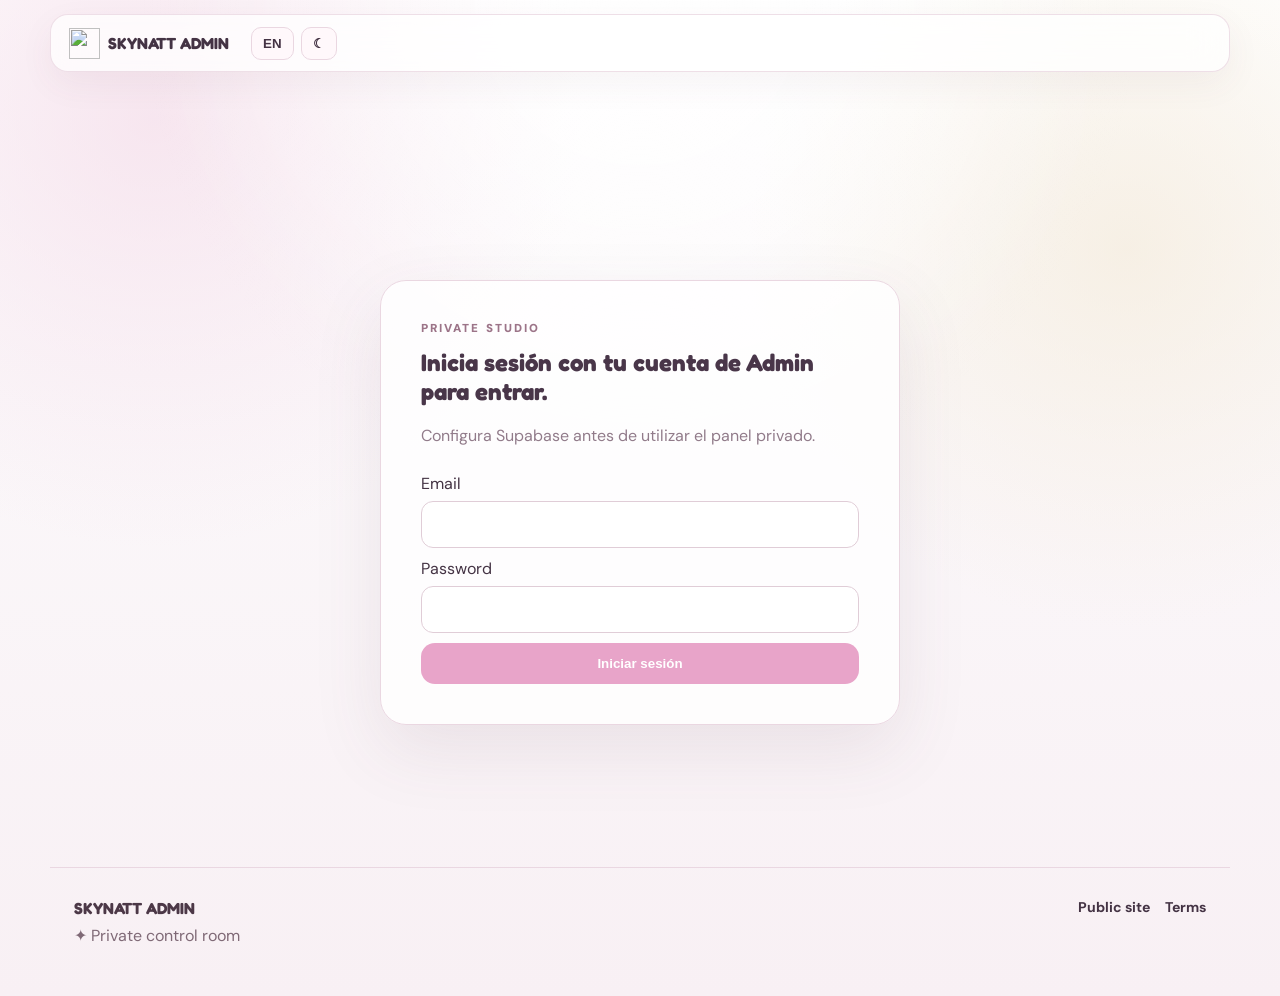
==== commit d918f2ea: "0.1" ====
--- a/admin.html
+++ b/admin.html
@@ -86,6 +86,12 @@
        Contenido
       </span>
      </button>
+     <button class="admin-tab" data-panel="purchases">
+      🧾
+      <span data-i18n="adminPurchases">
+       Compras
+      </span>
+     </button>
      <button class="admin-tab" data-panel="integrations">
       🔗
       <span data-i18n="adminIntegrations">
--- a/style.css
+++ b/style.css
@@ -2037,3 +2037,28 @@
     padding-right: 55px;
   }
 }
+
+
+/* Authentication states */
+.admin-page.admin-locked .admin-grid,
+.admin-page.admin-locked .admin-wrap > .page-hero,
+.admin-page.admin-locked #adminMode {
+  display: none;
+}
+
+.admin-auth-gate {
+  width: min(520px, 100%);
+  margin: 5rem auto 2rem;
+}
+
+.admin-login-card {
+  padding: clamp(1.5rem, 4vw, 2.5rem);
+}
+
+.admin-login-card .admin-form {
+  margin-top: 1.5rem;
+}
+
+.account-tabs button[hidden] {
+  display: none;
+}
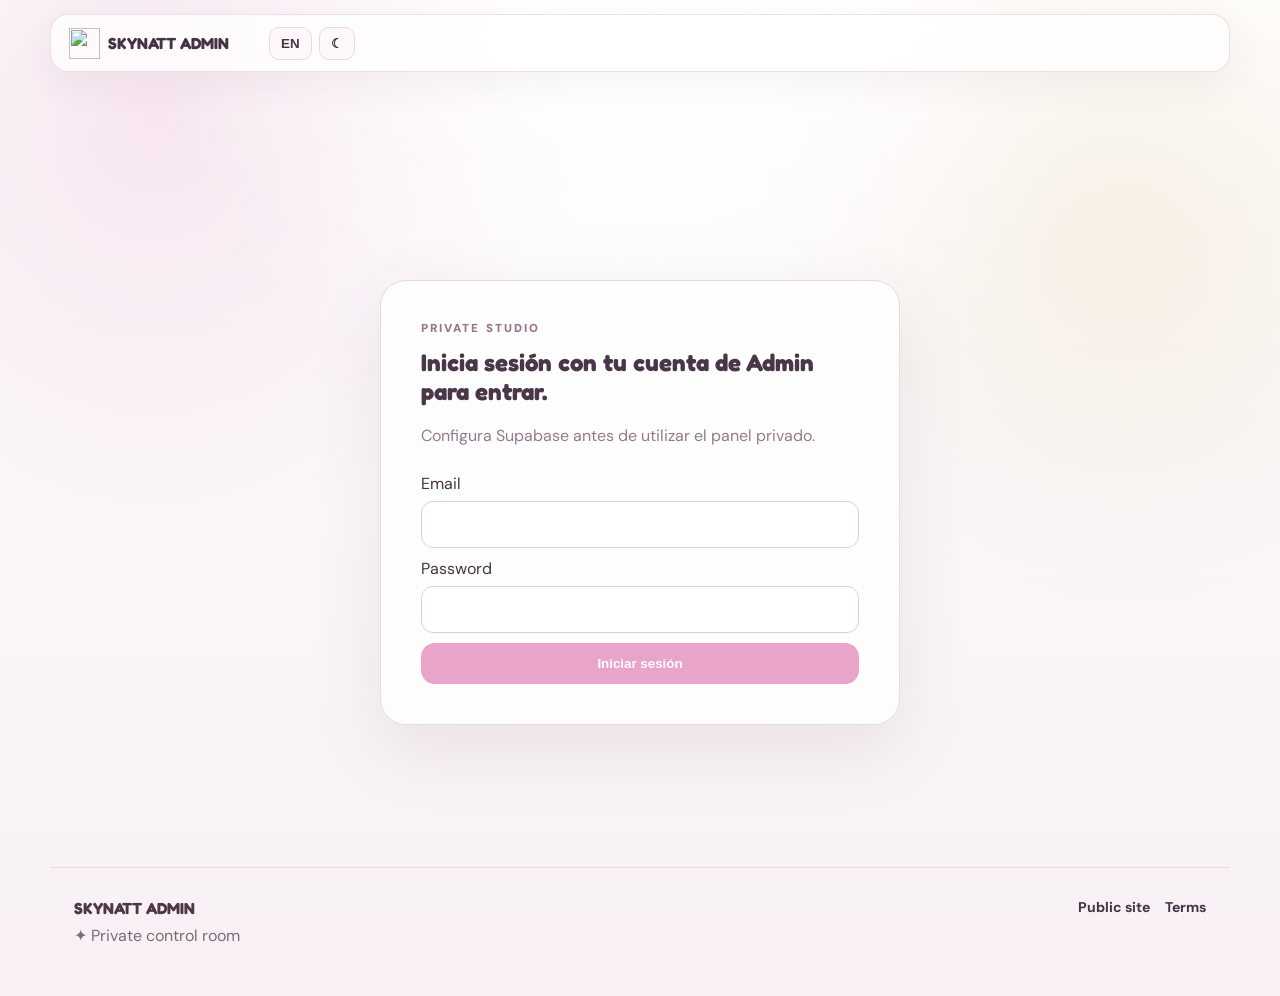
==== commit adde0b24: "0.1" ====
--- a/admin.html
+++ b/admin.html
@@ -70,13 +70,13 @@
      </button>
      <button class="admin-tab" data-panel="creations">
       🎨
-      <span>
+      <span data-i18n="adminCreations">
        Creaciones
       </span>
      </button>
      <button class="admin-tab" data-panel="resources">
       🛍️
-      <span>
+      <span data-i18n="adminResources">
        Recursos
       </span>
      </button>
@@ -299,6 +299,10 @@
          </span>
          <input name="tags" placeholder="illustration, vtuber, fanart"/>
         </label>
+        <label>
+         Orden
+         <input name="sortOrder" type="number" value="0"/>
+        </label>
         <label class="check">
          <input checked="" name="visible" type="checkbox"/>
          <span>
@@ -390,6 +394,10 @@
           separados por comas
          </span>
          <input name="tags" placeholder="planner, student, notion"/>
+        </label>
+        <label>
+         Orden
+         <input name="sortOrder" type="number" value="0"/>
         </label>
         <label class="check">
          <input checked="" name="visible" type="checkbox"/>
@@ -543,7 +551,15 @@
          <input name="instagram" type="url"/>
         </label>
         <label>
-         X / Twitter
+         X / Twitter — VTuber
+         <input name="twitterVtuber" type="url"/>
+        </label>
+        <label>
+         X / Twitter — Artista
+         <input name="twitterArt" type="url"/>
+        </label>
+        <label>
+         X / Twitter principal
          <input name="twitter" type="url"/>
         </label>
         <label>
--- a/style.css
+++ b/style.css
@@ -65,7 +65,7 @@
   display:flex;
   gap:18px;
   align-items:center;
-  flex:1;
+  margin-left:auto;
   justify-content:center
 }
 .desktop-nav a,.footer-links a {
@@ -79,7 +79,9 @@
 }
 .nav-actions {
   display:flex;
-  gap:7px
+  gap:7px;
+  margin-left:18px;
+  flex-shrink:0
 }
 .nav-actions button,.carousel-controls button,.icon-btn {
   border:1px solid var(--border);
@@ -2062,3 +2064,34 @@
 .account-tabs button[hidden] {
   display: none;
 }
+
+/* v11 admin/content refinements */
+.admin-content .content-row {
+  grid-template-columns:72px minmax(0,1fr) auto;
+}
+.admin-content .content-row > div:last-child {
+  display:flex;
+  gap:8px;
+  flex-wrap:wrap;
+  justify-content:flex-end;
+}
+.admin-content .content-row .danger {
+  border-color:#d78ba8;
+}
+#syncInfo,
+#twitchStatus,
+#etsyStatus,
+#vgenStatus {
+  min-height:1.25em;
+  margin:8px 0 0;
+  color:var(--muted);
+  font-weight:800;
+}
+@media (max-width: 900px) {
+  .desktop-nav {
+    margin-left:0;
+  }
+  .nav-actions {
+    margin-left:auto;
+  }
+}
